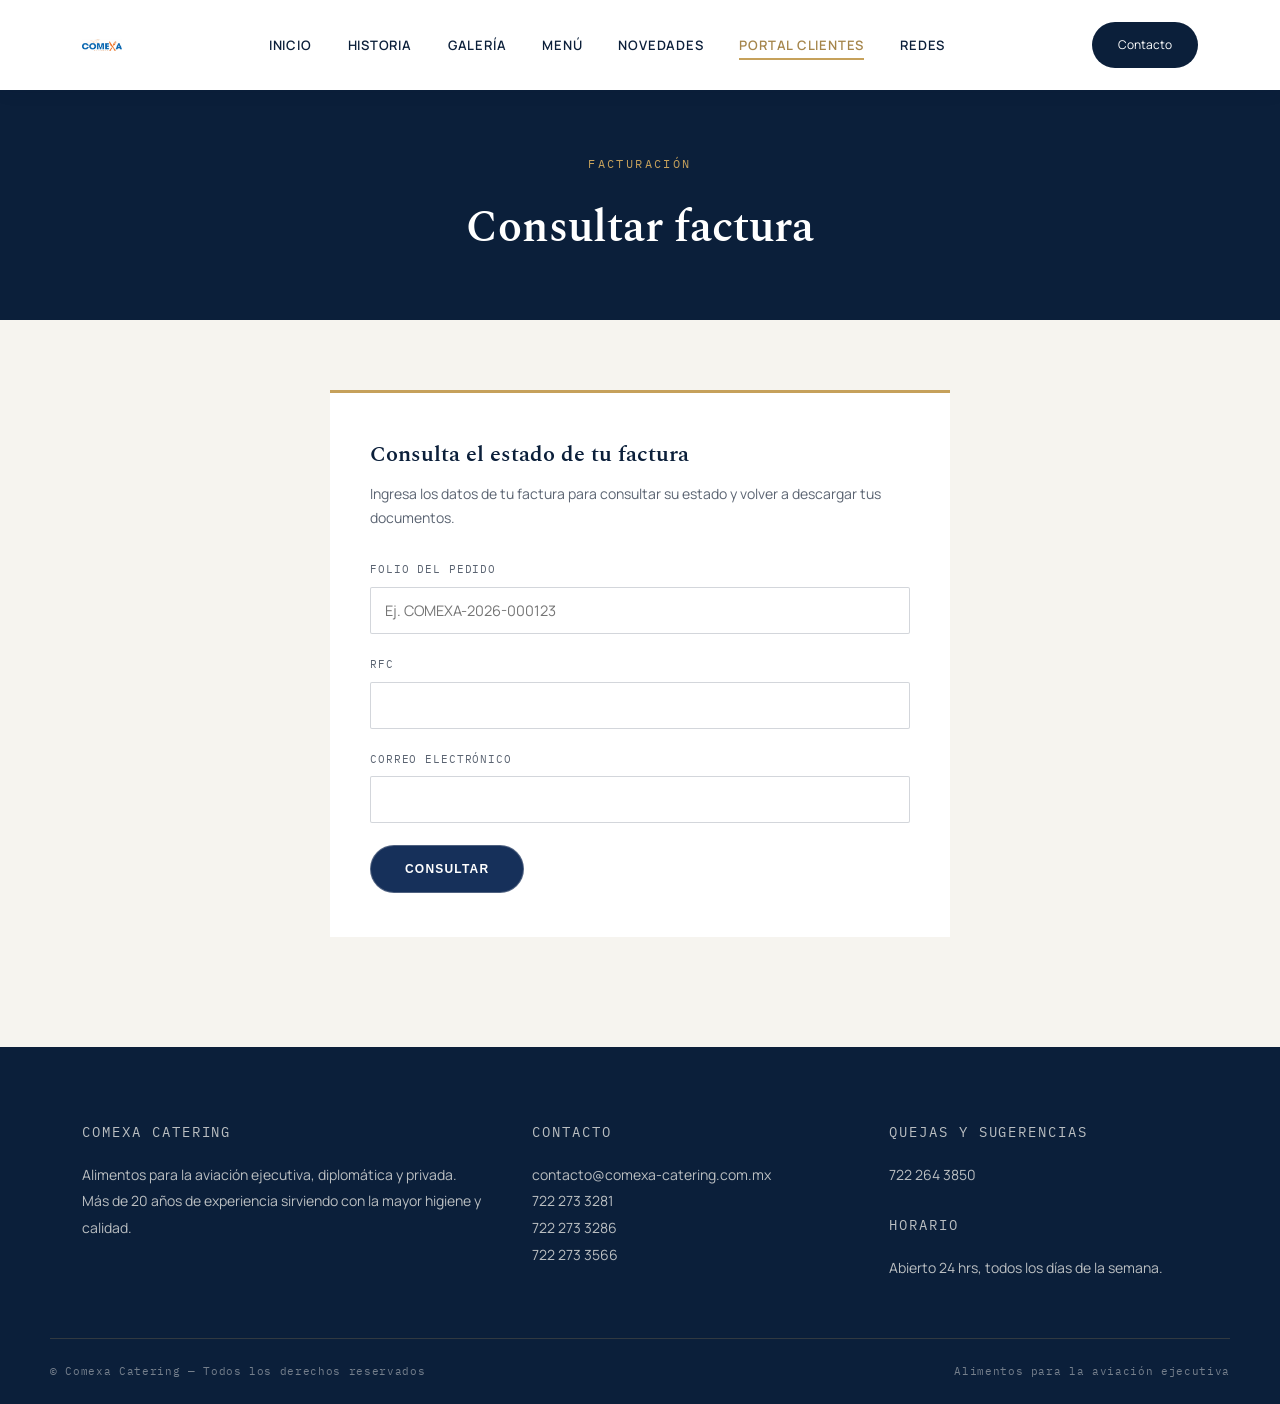
==== consultar-factura.html @ 5453ea70 "formularios cfdi" ====
<!DOCTYPE html>
<html lang="es">
<head>
<meta charset="UTF-8">
<meta name="viewport" content="width=device-width, initial-scale=1.0">
<title>Consultar factura — COMEXA CATERING</title>
<link rel="preconnect" href="https://fonts.googleapis.com">
<link href="https://fonts.googleapis.com/css2?family=Spectral:wght@400;500;600;700&family=Manrope:wght@400;500;600;700;800&family=IBM+Plex+Mono:wght@400;500&display=swap" rel="stylesheet">
<link rel="stylesheet" href="css/styles.css">
</head>
<body>

  <nav class="navbar">
    <div class="container">
      <a href="index.html" class="logo">
        <img src="images/logo.png" alt="Comexa Catering" class="logo-mark">
        <!-- span class="logo-text">COMEXA<span>CATERING AVIACIÓN EJECUTIVA</span></!-->
      </a>

      <ul class="nav-links" id="navLinks">
        <li><a href="index.html">Inicio</a></li>
        <li><a href="historia.html">Historia</a></li>
        <li><a href="galeria.html">Galería</a></li>
        <li><a href="menu_comexa.pdf" target="_blank" rel="noopener">Menú</a></li>
        <li><a href="novedades.html">Novedades</a></li>
        <li><a href="portal-clientes.html" class="active">Portal Clientes</a></li>
        <li><a href="qr.html">Redes</a></li>
      </ul>

      <a href="#contacto" class="nav-cta">Contacto</a>

      <button class="menu-toggle" id="menuToggle" aria-label="Abrir menú">
        <span></span><span></span><span></span>
      </button>
    </div>
  </nav>

  <header class="page-header">
    <div class="container">
      <p class="section-eyebrow">Facturación</p>
      <h1>Consultar factura</h1>
    </div>
  </header>

  <section class="portal-wrap">
    <div class="container">
      <div class="portal-panel">

        <div class="portal-panel-head">
          <h2>Consulta el estado de tu factura</h2>
          <p>Ingresa los datos de tu factura para consultar su estado y volver a descargar tus documentos.</p>
        </div>

        <form id="form-consultar-factura" novalidate>
          <div class="portal-form-group">
            <label class="portal-label" for="consulta-folio">Folio del pedido</label>
            <input class="portal-input" type="text" id="consulta-folio" name="consulta-folio" placeholder="Ej. COMEXA-2026-000123" required>
          </div>

          <div class="portal-form-group">
            <label class="portal-label" for="consulta-rfc">RFC</label>
            <input class="portal-input" type="text" id="consulta-rfc" name="consulta-rfc" style="text-transform:uppercase;" required>
          </div>

          <div class="portal-form-group">
            <label class="portal-label" for="consulta-correo">Correo electrónico</label>
            <input class="portal-input" type="email" id="consulta-correo" name="consulta-correo" required>
          </div>

          <p class="portal-error" id="error-consulta-factura" role="alert" aria-live="assertive"></p>

          <div class="portal-actions">
            <button type="submit" class="btn btn-primary">Consultar</button>
          </div>
        </form>

        <div id="resultado-consulta-factura" hidden style="margin-top:36px;">
          <div class="portal-panel-head">
            <h2>Resultado de la consulta</h2>
          </div>

          <span class="invoice-badge" id="c-estado">Timbrada</span>

          <div class="invoice-card">
            <div class="invoice-row"><span class="label">Fecha de emisión</span><span class="value" id="c-fecha"></span></div>
            <div class="invoice-row"><span class="label">Total</span><span class="value" id="c-total"></span></div>
          </div>

          <p class="portal-label">UUID</p>
          <p class="invoice-uuid" id="c-uuid"></p>

          <div class="portal-actions">
            <button type="button" class="btn btn-outline" data-demo-download title="Disponible al conectar el servicio de facturación.">Descargar PDF</button>
            <button type="button" class="btn btn-outline" data-demo-download title="Disponible al conectar el servicio de facturación.">Descargar XML</button>
          </div>
        </div>

      </div>
    </div>
  </section>

  <footer class="site-footer" id="contacto">
    <div class="container footer-grid">
      <div class="footer-brand">
        <p class="footer-label">Comexa Catering</p>
        <p>Alimentos para la aviación ejecutiva, diplomática y privada. Más de 20 años de experiencia sirviendo con la mayor higiene y calidad.</p>
      </div>
      <div>
        <p class="footer-label">Contacto</p>
        <a href="mailto:contacto@comexa-catering.com.mx">contacto@comexa-catering.com.mx</a>
        <p>722 273 3281</p>
        <p>722 273 3286</p>
        <p>722 273 3566</p>
      </div>
      <div>
        <p class="footer-label">Quejas y sugerencias</p>
        <p>722 264 3850</p>
        <p class="footer-label" style="margin-top:24px;">Horario</p>
        <p>Abierto 24 hrs, todos los días de la semana.</p>
      </div>
    </div>
    <div class="footer-bottom container">
      <span>© Comexa Catering — Todos los derechos reservados</span>
      <span>Alimentos para la aviación ejecutiva</span>
    </div>
  </footer>

  <script>
    const toggle = document.getElementById('menuToggle');
    const links = document.getElementById('navLinks');
    toggle.addEventListener('click', () => links.classList.toggle('open'));
  </script>
  <script src="js/portal-clientes.js"></script>

</body>
</html>
---- css/styles.css ----
/* ============ 1. VARIABLES DE DISEÑO ============ */
  :root{
    --navy: #0B1F3A;
    --navy-light: #16305A;
    --gold: #C6A15B;
    --gold-dim: #A5854A;
    --cream: #F6F4EF;
    --ink: #1B1F27;
    --slate: #5B6472;
    --white: #FFFFFF;

    --font-display: 'Spectral', serif;
    --font-body: 'Manrope', sans-serif;
    --font-mono: 'IBM Plex Mono', monospace;
  }

  *{ margin:0; padding:0; box-sizing:border-box; }

  body{
    font-family: var(--font-body);
    color: var(--ink);
    background: var(--cream);
    line-height: 1.6;
  }

  a{ text-decoration:none; color:inherit; }
  img{ max-width:100%; display:block; }

  .container{
    max-width: 1180px;
    margin: 0 auto;
    padding: 0 32px;
  }

  /* ============ 2. FRANJA "STATUS DE VUELO" ============ */
  .flight-strip{
    background: var(--navy);
    color: var(--gold);
    font-family: var(--font-mono);
    font-size: 12px;
    letter-spacing: 0.08em;
    padding: 8px 0;
    border-bottom: 1px solid rgba(198,161,91,0.25);
  }

  .flight-strip .container{
    display: flex;
    justify-content: space-between;
    align-items: center;
    flex-wrap: wrap;
    gap: 6px;
  }

  .flight-strip span{
    color: rgba(246,244,239,0.75);
  }

  .flight-strip strong{
    color: var(--gold);
    font-weight: 500;
  }

  /* ============ 3. NAVBAR ============ */
  .navbar{
    background: var(--white);
    position: sticky;
    top: 0;
    z-index: 100;
    box-shadow: 0 2px 16px rgba(11,31,58,0.08);
  }

  .navbar .container{
    display: flex;
    align-items: center;
    justify-content: space-between;
    height: 90px;
  }

  .logo{
    display: flex;
    align-items: center;
    gap: 12px;
  }

  .logo-mark{
    width: 40px;
    height: 40px;
    flex-shrink: 0;
    object-fit: contain;
  }

  .logo-text{
    font-family: var(--font-display);
    font-size: 21px;
    font-weight: 600;
    color: var(--navy);
    letter-spacing: 0.02em;
    line-height: 1.1;
  }

  .logo-text span{
    display:block;
    font-family: var(--font-mono);
    font-size: 9px;
    font-weight: 400;
    letter-spacing: 0.14em;
    color: var(--gold-dim);
    margin-top: 3px;
  }

  .nav-links{
    display: flex;
    align-items: center;
    gap: 36px;
    list-style: none;
  }

  .nav-links a{
    font-size: 13px;
    font-weight: 600;
    color: var(--navy);
    letter-spacing: 0.06em;
    text-transform: uppercase;
    position: relative;
    padding: 6px 0;
    transition: color 0.25s ease;
  }

  .nav-links a::after{
    content:'';
    position: absolute;
    bottom: 0;
    left: 0;
    width: 0;
    height: 2px;
    background: var(--gold);
    transition: width 0.25s ease;
  }

  .nav-links a.active{
    color: var(--gold-dim);
  }

  .nav-links a.active::after{
    width: 100%;
  }

  .nav-links a:hover{
    color: var(--gold-dim);
  }

  .nav-links a:hover::after{
    width: 100%;
  }

  .nav-cta{
    background: var(--navy);
    color: var(--white) !important;
    padding: 13px 26px !important;
    border-radius: 30px;
    font-size: 12px !important;
  }

  .nav-cta::after{ display:none; }

  .nav-cta:hover{
    background: var(--gold-dim);
    color: var(--navy) !important;
  }

  .menu-toggle{
    display:none;
    background:none;
    border:none;
    cursor:pointer;
    width: 28px;
    height: 20px;
    flex-direction: column;
    justify-content: space-between;
  }

  .menu-toggle span{
    display:block;
    height: 2px;
    background: var(--navy);
    width: 100%;
  }

  /* ============ 4. HERO ============ */
  .hero{
    position: relative;
    min-height: clamp(440px, 62vh, 620px);
    display: flex;
    align-items: center;
    justify-content: flex-end;
    background: var(--navy);
    overflow: hidden;
    text-align: left;
  }

  .hero::before{
    content:'';
    position: absolute;
    inset: 0;
    background: url('../images/hero-bg.jpg');
    background-size: cover;
    background-position: center;
  }

  .hero::after{
    content:'';
    position: absolute;
    inset: 0;
    background: linear-gradient(to right, transparent 0%, rgba(11,31,58,0.25) 45%, rgba(11,31,58,0.72) 72%, rgba(11,31,58,0.85) 100%);
  }

  .hero-content{
    position: relative;
    z-index: 2;
    max-width: 680px;
    padding: 0 60px 0 32px;
    display: flex;
    flex-direction: column;
    align-items: flex-start;
  }

  .hero-eyebrow{
    font-family: var(--font-mono);
    font-size: 12px;
    letter-spacing: 0.24em;
    color: rgba(255,255,255,0.9);
    text-transform: uppercase;
    margin-bottom: 22px;
    text-shadow: 0 2px 10px rgba(0,0,0,0.4);
  }

  .hero h1{
    font-family: var(--font-display);
    font-size: clamp(32px, 4.2vw, 50px);
    font-weight: 600;
    color: var(--white);
    text-transform: uppercase;
    letter-spacing: 0.01em;
    line-height: 1.25;
    margin-bottom: 22px;
    text-shadow: 0 4px 18px rgba(0,0,0,0.5);
  }

  .hero h1 em{
    font-style: normal;
    color: var(--gold);
  }

  .hero p{
    font-family: var(--font-mono);
    font-size: 13px;
    letter-spacing: 0.12em;
    text-transform: uppercase;
    color: rgba(255,255,255,0.9);
    max-width: 520px;
    margin-bottom: 44px;
    text-shadow: 0 2px 10px rgba(0,0,0,0.4);
  }

  .hero-actions{
    display: flex;
    gap: 18px;
    flex-wrap: wrap;
    justify-content: flex-start;
  }

  .btn{
    display: inline-flex;
    align-items: center;
    gap: 10px;
    padding: 16px 34px;
    font-size: 12px;
    font-weight: 600;
    letter-spacing: 0.1em;
    text-transform: uppercase;
    border-radius: 30px;
    transition: all 0.25s ease;
  }

  .btn-primary{
    background: var(--navy-light);
    border: 1px solid rgba(246,244,239,0.25);
    color: var(--white);
  }

  .btn-primary:hover{
    background: var(--gold);
    color: var(--navy);
    border-color: var(--gold);
  }

  .btn-outline{
    border: 1px solid var(--gold);
    color: var(--gold);
  }

  .btn-outline:hover{
    background: var(--gold);
    color: var(--navy);
  }

  /* ============ 6. ORGULLO COMEXA ============ */
  .pride{
    background: var(--navy);
    padding: 110px 0;
    position: relative;
  }

  .pride .container{
    display: grid;
    grid-template-columns: 1fr 1fr;
    gap: 64px;
    align-items: start;
  }

  .section-eyebrow{
    font-family: var(--font-mono);
    font-size: 12px;
    letter-spacing: 0.2em;
    text-transform: uppercase;
    color: var(--gold);
    display: flex;
    align-items: center;
    gap: 12px;
    margin-bottom: 20px;
  }

  .section-eyebrow::before{
    content:'';
    width: 28px;
    height: 1px;
    background: var(--gold);
  }

  .pride h2{
    font-family: var(--font-display);
    font-size: clamp(30px, 3.4vw, 42px);
    font-weight: 600;
    color: var(--white);
    line-height: 1.2;
    margin-bottom: 24px;
  }

  .pride p{
    color: rgba(246,244,239,0.75);
    font-size: 15px;
    line-height: 1.8;
    margin-bottom: 28px;
  }

  .pride-tags{
    display: flex;
    flex-wrap: wrap;
    gap: 10px;
  }

  .pride-tags span{
    font-family: var(--font-mono);
    font-size: 11px;
    letter-spacing: 0.06em;
    color: rgba(246,244,239,0.9);
    border: 1px solid rgba(198,161,91,0.35);
    padding: 7px 14px;
    border-radius: 20px;
  }

  .pride-cards{
    display: flex;
    flex-direction: column;
    gap: 20px;
  }

  .pride-card{
    background: var(--navy-light);
    border-left: 3px solid var(--gold);
    padding: 28px 30px;
  }

  .pride-card .stub{
    font-family: var(--font-mono);
    font-size: 11px;
    letter-spacing: 0.1em;
    color: var(--gold);
    margin-bottom: 10px;
    display: block;
  }

  .pride-card h3{
    font-family: var(--font-display);
    font-size: 19px;
    font-weight: 600;
    color: var(--white);
    margin-bottom: 10px;
  }

  .pride-card p{
    font-size: 14px;
    color: rgba(246,244,239,0.7);
    margin: 0;
  }

  /* ============ 7. MISIÓN / VISIÓN ============ */
  .mv{
    background: var(--cream);
    padding: 110px 0;
  }

  .mv-header{
    text-align: center;
    max-width: 560px;
    margin: 0 auto 56px;
  }

  .mv-header .section-eyebrow{
    justify-content: center;
  }

  .mv-header .section-eyebrow::before{ display:none; }

  .mv-header h2{
    font-family: var(--font-display);
    font-size: clamp(28px, 3.2vw, 38px);
    font-weight: 600;
    color: var(--navy);
  }

  .mv-grid{
    display: grid;
    grid-template-columns: 1fr 1fr;
    gap: 32px;
  }

  .mv-card{
    background: var(--white);
    border-top: 3px solid var(--gold);
    padding: 44px 40px;
  }

  .mv-icon{
    width: 46px;
    height: 46px;
    margin-bottom: 24px;
  }

  .mv-card h3{
    font-family: var(--font-display);
    font-size: 22px;
    font-weight: 600;
    color: var(--navy);
    margin-bottom: 16px;
    text-transform: uppercase;
    letter-spacing: 0.04em;
  }

  .mv-card p{
    font-size: 15px;
    color: var(--slate);
    line-height: 1.8;
  }

  .mv-card .btn{
    margin-top: 22px;
  }

  /* ============ 7.6 PORTAL CLIENTES — texto introductorio ============ */
  .portal-intro{
    background: var(--white);
    padding: 64px 0 8px;
    text-align: center;
  }

  .portal-intro p{
    max-width: 620px;
    margin: 0 auto;
    color: var(--slate);
    font-size: 15.5px;
    line-height: 1.85;
  }

  /* ============ 8. ENCABEZADO DE PÁGINA INTERIOR ============ */
  .page-header{
    background: var(--navy);
    padding: 64px 0 56px;
    text-align: center;
  }

  .page-header .section-eyebrow{
    justify-content: center;
  }

  .page-header .section-eyebrow::before{ display:none; }

  .page-header h1{
    font-family: var(--font-display);
    font-size: clamp(30px, 3.6vw, 44px);
    font-weight: 600;
    color: var(--white);
  }

  /* ============ 9. PLACEHOLDER (secciones por construir) ============ */
  .placeholder{
    background: var(--cream);
    padding: 100px 0;
    text-align: center;
  }

  .placeholder p{
    font-family: var(--font-mono);
    font-size: 13px;
    letter-spacing: 0.08em;
    color: var(--slate);
    text-transform: uppercase;
  }

  /* ============ 6.5 CONSUMO LOCAL ============ */
  .local{
    background: var(--white);
    padding: 100px 0;
  }

  .local .container{
    display: grid;
    grid-template-columns: 1fr 0.85fr;
    gap: 64px;
    align-items: center;
  }

  .local-img{
    width: 100%;
    height: 380px;
    object-fit: cover;
    border-top: 3px solid var(--gold);
  }

  .local-content h2{
    font-family: var(--font-display);
    font-size: clamp(28px, 3.4vw, 38px);
    font-weight: 600;
    color: var(--navy);
    line-height: 1.2;
    margin-bottom: 22px;
  }

  .local-content p{
    color: var(--slate);
    font-size: 15px;
    line-height: 1.8;
    margin-bottom: 28px;
  }

  /* ============ 7. ORGULLO / MISIÓN / VISIÓN ============ */

  /* ============ 7.5 EQUIPO COMEXA ============ */
  .team{
    background: var(--cream);
    padding: 100px 0;
  }

  .team .container{
    display: grid;
    grid-template-columns: 0.85fr 1fr;
    gap: 64px;
    align-items: center;
  }

  .team-img{
    width: 100%;
    height: 420px;
    object-fit: cover;
    border-top: 3px solid var(--gold);
  }

  .team-list{
    display: flex;
    flex-direction: column;
  }

  .team-row{
    display: flex;
    align-items: baseline;
    justify-content: space-between;
    gap: 20px;
    padding: 22px 0;
    border-bottom: 1px solid rgba(11,31,58,0.1);
  }

  .team-row:first-child{
    padding-top: 0;
  }

  .team-row h3{
    font-family: var(--font-display);
    font-size: 21px;
    font-weight: 600;
    color: var(--navy);
  }

  .team-row p{
    font-family: var(--font-mono);
    font-size: 11px;
    letter-spacing: 0.08em;
    text-transform: uppercase;
    color: var(--gold-dim);
    white-space: nowrap;
  }

  /* ============ 10. HISTORIA NARRATIVA ============ */
  .story{
    background: var(--white);
    padding: 90px 0;
  }

  .story .container{
    display: grid;
    grid-template-columns: 0.8fr 1.2fr;
    gap: 64px;
    align-items: start;
  }

  .story h2{
    font-family: var(--font-display);
    font-size: clamp(26px, 3vw, 34px);
    font-weight: 600;
    color: var(--navy);
    position: sticky;
    top: 120px;
  }

  .story-text p{
    font-size: 15px;
    color: var(--slate);
    line-height: 1.85;
    margin-bottom: 20px;
  }

  .story-img{
    margin-top: 32px;
    width: 100%;
    height: 320px;
    object-fit: cover;
  }

  /* ============ 11. FOOTER / CONTACTO ============ */
  .site-footer{
    background: var(--navy);
    padding: 72px 0 0;
  }

  .footer-grid{
    display: grid;
    grid-template-columns: 1.3fr 1fr 1fr;
    gap: 48px;
    padding-bottom: 56px;
    border-bottom: 1px solid rgba(198,161,91,0.2);
  }

  .footer-label{
    font-family: var(--font-mono);
    font-size: 12px;
    letter-spacing: 0.14em;
    text-transform: uppercase;
    color: var(--gold);
    margin-bottom: 16px;
  }

  .footer-grid a,
  .footer-grid p{
    color: rgba(246,244,239,0.75);
    font-size: 14px;
    line-height: 1.9;
  }

  .footer-grid a{
    display: block;
    transition: color 0.2s ease;
  }

  .footer-grid a:hover{
    color: var(--gold);
  }

  .footer-brand .logo-text{ color: var(--white); }

  .footer-bottom{
    padding: 24px 0;
    display: flex;
    justify-content: space-between;
    flex-wrap: wrap;
    gap: 10px;
    font-family: var(--font-mono);
    font-size: 11px;
    letter-spacing: 0.06em;
    color: rgba(246,244,239,0.45);
  }

  /* ============ 12. MENÚ ============ */
  .menu-nav{
    background: var(--white);
    position: sticky;
    top: 90px;
    z-index: 90;
    border-bottom: 1px solid rgba(11,31,58,0.08);
    box-shadow: 0 4px 12px rgba(11,31,58,0.04);
  }

  .menu-nav .container{
    display: flex;
    gap: 8px;
    overflow-x: auto;
    padding-top: 14px;
    padding-bottom: 14px;
    scrollbar-width: none;
  }

  .menu-nav .container::-webkit-scrollbar{ display:none; }

  .menu-nav a{
    font-family: var(--font-mono);
    font-size: 11px;
    letter-spacing: 0.08em;
    text-transform: uppercase;
    color: var(--slate);
    white-space: nowrap;
    padding: 8px 16px;
    border-radius: 20px;
    border: 1px solid rgba(11,31,58,0.12);
    transition: all 0.2s ease;
  }

  .menu-nav a:hover{
    border-color: var(--gold);
    color: var(--gold-dim);
  }

  .menu-group{
    padding: 76px 0;
    scroll-margin-top: 150px;
  }

  .menu-group.alt{
    background: var(--cream);
  }

  .menu-group-head{
    text-align: center;
    max-width: 560px;
    margin: 0 auto 52px;
  }

  .menu-group-head .section-eyebrow{ justify-content: center; }
  .menu-group-head .section-eyebrow::before{ display:none; }

  .menu-group-head h2{
    font-family: var(--font-display);
    font-size: clamp(28px, 3.2vw, 38px);
    font-weight: 600;
    color: var(--navy);
  }

  .menu-sub-grid{
    display: grid;
    grid-template-columns: 1fr 1fr;
    gap: 44px 64px;
  }

  .menu-sub{ break-inside: avoid; margin-bottom: 8px; }

  .menu-sub h3{
    font-family: var(--font-mono);
    font-size: 12px;
    letter-spacing: 0.1em;
    text-transform: uppercase;
    color: var(--gold-dim);
    padding-bottom: 10px;
    margin-bottom: 14px;
    border-bottom: 1px solid rgba(198,161,91,0.35);
  }

  .menu-sub .note{
    font-size: 12px;
    color: var(--slate);
    font-style: italic;
    margin-bottom: 14px;
    margin-top: -6px;
  }

  .menu-items{
    list-style: none;
  }

  .menu-items li{
    padding: 9px 0;
    border-bottom: 1px solid rgba(11,31,58,0.07);
    font-size: 14.5px;
    color: var(--ink);
  }

  .menu-items li:last-child{ border-bottom: none; }

  .menu-items li .desc{
    display: block;
    font-size: 12.5px;
    color: var(--slate);
    margin-top: 2px;
    font-style: italic;
  }

  .menu-cta{
    text-align: center;
    padding: 90px 0;
    background: var(--navy);
  }

  .menu-cta p{
    font-family: var(--font-mono);
    font-size: 12px;
    letter-spacing: 0.16em;
    text-transform: uppercase;
    color: var(--gold);
    margin-bottom: 18px;
  }

  .menu-cta h2{
    font-family: var(--font-display);
    font-size: clamp(24px, 2.8vw, 32px);
    color: var(--white);
    margin-bottom: 28px;
  }

  /* ============ 13. GALERÍA ============ */
  .gallery{
    background: var(--white);
    padding: 90px 0 110px;
  }

  .gallery-grid{
    display: grid;
    grid-template-columns: repeat(4, 1fr);
    grid-auto-rows: 220px;
    gap: 14px;
  }

  .gallery-item{
    position: relative;
    overflow: hidden;
    background: var(--cream);
  }

  .gallery-item img{
    width: 100%;
    height: 100%;
    object-fit: cover;
    transition: transform 0.5s ease;
  }

  .gallery-item:hover img{
    transform: scale(1.06);
  }

  .gallery-item::after{
    content:'';
    position: absolute;
    inset: 0;
    box-shadow: inset 0 0 0 1px rgba(198,161,91,0);
    transition: box-shadow 0.25s ease;
    pointer-events: none;
  }

  .gallery-item:hover::after{
    box-shadow: inset 0 0 0 2px var(--gold);
  }

  .gallery-item .cap{
    position: absolute;
    left: 0;
    right: 0;
    bottom: 0;
    padding: 14px 16px;
    font-family: var(--font-mono);
    font-size: 10px;
    letter-spacing: 0.08em;
    text-transform: uppercase;
    color: var(--white);
    background: linear-gradient(to top, rgba(11,31,58,0.75), transparent);
    opacity: 0;
    transition: opacity 0.25s ease;
  }

  .gallery-item:hover .cap{
    opacity: 1;
  }

  .g-wide{ grid-column: span 2; }
  .g-tall{ grid-row: span 2; }
  .g-big{ grid-column: span 2; grid-row: span 2; }

  /* ============ 14. PÁGINA QR / REDES ============ */
  .qr-page{
    min-height: 100vh;
    display: flex;
    align-items: center;
    justify-content: center;
    background: var(--navy);
    padding: 48px 24px;
  }

  .qr-card{
    max-width: 420px;
    width: 100%;
    text-align: center;
  }

  .qr-logo{
    width: 64px;
    height: 64px;
    margin: 0 auto 28px;
    object-fit: contain;
  }

  .qr-card .section-eyebrow{
    justify-content: center;
  }

  .qr-card .section-eyebrow::before{ display:none; }

  .qr-card h1{
    font-family: var(--font-display);
    font-size: clamp(26px, 6vw, 34px);
    font-weight: 600;
    color: var(--white);
    margin-bottom: 18px;
    line-height: 1.25;
  }

  .qr-card p{
    color: rgba(246,244,239,0.75);
    font-size: 14.5px;
    line-height: 1.8;
    margin-bottom: 40px;
  }

  .qr-social{
    display: flex;
    flex-direction: column;
    gap: 14px;
    margin-bottom: 36px;
  }

  .qr-social a{
    display: flex;
    align-items: center;
    gap: 14px;
    background: var(--navy-light);
    border: 1px solid rgba(198,161,91,0.25);
    padding: 17px 22px;
    text-align: left;
    transition: all 0.25s ease;
  }

  .qr-social a:hover{
    border-color: var(--gold);
    background: rgba(198,161,91,0.08);
  }

  .qr-social svg{
    width: 22px;
    height: 22px;
    flex-shrink: 0;
    color: var(--gold);
  }

  .qr-social .handle{
    display: flex;
    flex-direction: column;
  }

  .qr-social .platform{
    font-family: var(--font-mono);
    font-size: 10.5px;
    letter-spacing: 0.1em;
    text-transform: uppercase;
    color: var(--gold);
    margin-bottom: 3px;
  }

  .qr-social .user{
    font-size: 14px;
    color: var(--white);
    font-weight: 500;
  }

  .qr-card .btn-outline{
    width: 100%;
    justify-content: center;
  }

  @media (max-width: 860px){
    .gallery-grid{
      grid-template-columns: repeat(2, 1fr);
      grid-auto-rows: 180px;
    }
    .g-big{ grid-column: span 2; grid-row: span 2; }
    .menu-sub-grid{ grid-template-columns: 1fr; gap: 36px; }
    .menu-nav{ top: 0; }
    .story .container{ grid-template-columns: 1fr; gap: 24px; }
    .story h2{ position: static; }
    .footer-grid{ grid-template-columns: 1fr; gap: 32px; }
    .pride .container{ grid-template-columns: 1fr; gap: 44px; }
    .mv-grid{ grid-template-columns: 1fr; }
    .local .container{ grid-template-columns: 1fr; gap: 32px; }
    .local-img{ order: -1; height: 260px; }
    .team .container{ grid-template-columns: 1fr; gap: 32px; }
    .team-img{ height: 260px; }
    .nav-links{
      position: fixed;
      top: 90px;
      left: 0;
      right: 0;
      background: var(--white);
      flex-direction: column;
      align-items: flex-start;
      gap: 0;
      padding: 8px 32px 24px;
      transform: translateY(-140%);
      transition: transform 0.3s ease;
      box-shadow: 0 12px 20px rgba(11,31,58,0.08);
    }
    .nav-links.open{ transform: translateY(0); }
    .nav-links li{ width:100%; border-bottom: 1px solid rgba(11,31,58,0.08); }
    .nav-links a{ display:block; padding: 16px 0; }
    .nav-cta{ padding: 11px 20px !important; font-size: 11px !important; }
    .menu-toggle{ display:flex; }
    .flight-strip .container{ font-size: 10px; }
  }

  @media (max-width: 600px){
    .hero{
      min-height: auto;
      align-items: flex-start;
      padding: 56px 0 48px;
    }
    .hero::after{
      background: linear-gradient(180deg, rgba(11,31,58,0.55) 0%, rgba(11,31,58,0.72) 60%, rgba(11,31,58,0.88) 100%);
    }
    .hero-content{
      max-width: 100%;
      padding: 0 24px;
    }
    .hero-eyebrow{
      font-size: 10.5px;
      letter-spacing: 0.16em;
      margin-bottom: 14px;
    }
    .hero h1{
      font-size: 28px;
      line-height: 1.3;
      margin-bottom: 16px;
    }
    .hero p{
      font-size: 11.5px;
      letter-spacing: 0.06em;
      margin-bottom: 28px;
    }
    .hero-actions{
      flex-direction: column;
      width: 100%;
      gap: 12px;
    }
    .hero-actions .btn{
      width: 100%;
      justify-content: center;
    }
  }

/* ============================================================
   PORTAL CLIENTES — FACTURACIÓN
   Clases nuevas con prefijo portal- / invoice- / fiscal-
   No modifica ninguna regla existente del sitio.
   ============================================================ */

.portal-wrap{
  background: var(--cream);
  padding: 70px 0 110px;
}

.portal-panel{
  background: var(--white);
  border-top: 3px solid var(--gold);
  max-width: 620px;
  margin: 0 auto;
  padding: 44px 40px;
}

.portal-panel-head{
  margin-bottom: 32px;
}

.portal-panel-head h2{
  font-family: var(--font-display);
  font-size: 22px;
  font-weight: 600;
  color: var(--navy);
  margin-bottom: 10px;
}

.portal-panel-head p{
  font-size: 14px;
  color: var(--slate);
  line-height: 1.7;
}

.portal-step{
  animation: portalFade 0.25s ease;
}

.portal-step[hidden]{
  display: none;
}

@keyframes portalFade{
  from{ opacity: 0; transform: translateY(6px); }
  to{ opacity: 1; transform: translateY(0); }
}

.portal-form-group{
  margin-bottom: 22px;
}

.portal-label{
  display: block;
  font-family: var(--font-mono);
  font-size: 11px;
  letter-spacing: 0.08em;
  text-transform: uppercase;
  color: var(--slate);
  margin-bottom: 8px;
}

.portal-input,
.portal-select{
  width: 100%;
  font-family: var(--font-body);
  font-size: 14.5px;
  color: var(--ink);
  background: var(--white);
  border: 1px solid rgba(11,31,58,0.18);
  padding: 13px 14px;
  border-radius: 2px;
  transition: border-color 0.2s ease;
}

.portal-input:focus,
.portal-select:focus{
  outline: none;
  border-color: var(--gold);
}

.portal-input:focus-visible,
.portal-select:focus-visible,
.btn:focus-visible,
.portal-check input:focus-visible{
  outline: 2px solid var(--gold);
  outline-offset: 2px;
}

.portal-help{
  font-size: 12px;
  color: var(--slate);
  margin-top: 8px;
}

.portal-error{
  font-size: 12.5px;
  color: #B3392C;
  margin-top: 8px;
  display: none;
}

.portal-error.is-visible{
  display: block;
}

.portal-input.has-error,
.portal-select.has-error{
  border-color: #B3392C;
}

.portal-banner{
  font-size: 13.5px;
  padding: 14px 16px;
  border-left: 3px solid #B3392C;
  background: rgba(179,57,44,0.06);
  color: #7a2a20;
  margin-bottom: 24px;
  display: none;
}

.portal-banner.is-visible{
  display: block;
}

.portal-actions{
  display: flex;
  gap: 14px;
  flex-wrap: wrap;
  margin-top: 8px;
}

.portal-actions .btn{
  border-radius: 30px;
}

.portal-link-btn{
  background: none;
  border: none;
  font-family: var(--font-mono);
  font-size: 12px;
  letter-spacing: 0.06em;
  text-transform: uppercase;
  color: var(--slate);
  text-decoration: underline;
  cursor: pointer;
  padding: 13px 6px;
}

.portal-link-btn:hover{
  color: var(--navy);
}

.portal-check{
  display: flex;
  align-items: flex-start;
  gap: 10px;
  margin-bottom: 26px;
}

.portal-check input{
  margin-top: 3px;
  flex-shrink: 0;
}

.portal-check label{
  font-size: 13.5px;
  color: var(--ink);
  line-height: 1.6;
}

/* ---------- Tarjeta de pedido / factura ---------- */
.invoice-card{
  border: 1px solid rgba(11,31,58,0.1);
  padding: 26px;
  margin-bottom: 28px;
}

.invoice-card h3{
  font-family: var(--font-display);
  font-size: 17px;
  color: var(--navy);
  margin-bottom: 18px;
}

.invoice-row{
  display: flex;
  justify-content: space-between;
  gap: 12px;
  padding: 9px 0;
  border-bottom: 1px solid rgba(11,31,58,0.07);
  font-size: 14px;
}

.invoice-row:last-child{ border-bottom: none; }

.invoice-row .label{
  color: var(--slate);
}

.invoice-row .value{
  color: var(--ink);
  font-weight: 500;
  text-align: right;
}

.invoice-items{
  margin: 18px 0;
  padding: 16px 0;
  border-top: 1px dashed rgba(11,31,58,0.15);
  border-bottom: 1px dashed rgba(11,31,58,0.15);
}

.invoice-item{
  display: flex;
  justify-content: space-between;
  gap: 12px;
  font-size: 13.5px;
  color: var(--ink);
  padding: 6px 0;
}

.invoice-item .qty{
  color: var(--slate);
  font-family: var(--font-mono);
  font-size: 12px;
  margin-right: 8px;
}

.invoice-total-row{
  display: flex;
  justify-content: space-between;
  padding-top: 14px;
  margin-top: 4px;
  border-top: 2px solid var(--navy);
}

.invoice-total-row .label{
  font-family: var(--font-display);
  font-size: 16px;
  color: var(--navy);
  font-weight: 600;
}

.invoice-total-row .value{
  font-family: var(--font-display);
  font-size: 20px;
  color: var(--navy);
  font-weight: 600;
}

.invoice-badge{
  display: inline-block;
  font-family: var(--font-mono);
  font-size: 11px;
  letter-spacing: 0.08em;
  text-transform: uppercase;
  color: var(--white);
  background: #2E7D4F;
  padding: 6px 14px;
  border-radius: 20px;
  margin-bottom: 20px;
}

.invoice-uuid{
  font-family: var(--font-mono);
  font-size: 12px;
  color: var(--slate);
  word-break: break-all;
  background: var(--cream);
  padding: 10px 12px;
  margin-bottom: 20px;
}

/* ---------- Sección de datos fiscales ---------- */
.fiscal-form .portal-form-group{
  margin-bottom: 20px;
}

.fiscal-summary-block{
  margin-bottom: 24px;
}

.fiscal-summary-block h3{
  font-family: var(--font-mono);
  font-size: 11.5px;
  letter-spacing: 0.1em;
  text-transform: uppercase;
  color: var(--gold-dim);
  border-bottom: 1px solid rgba(198,161,91,0.35);
  padding-bottom: 8px;
  margin-bottom: 12px;
}

.fiscal-warning{
  font-size: 13px;
  color: var(--slate);
  background: var(--cream);
  border-left: 3px solid var(--gold);
  padding: 14px 16px;
  margin-bottom: 26px;
  line-height: 1.7;
}

/* ---------- Loader ---------- */
.portal-loader-wrap{
  text-align: center;
  padding: 30px 0 10px;
}

.portal-loader{
  width: 42px;
  height: 42px;
  margin: 0 auto 26px;
  border-radius: 50%;
  border: 3px solid rgba(11,31,58,0.12);
  border-top-color: var(--gold);
  animation: portalSpin 0.9s linear infinite;
}

@keyframes portalSpin{
  to{ transform: rotate(360deg); }
}

.portal-loader-wrap p{
  font-size: 13.5px;
  color: var(--slate);
}

/* ---------- Botones deshabilitados de descarga ---------- */
.btn[disabled],
.btn.is-disabled{
  opacity: 0.55;
  cursor: not-allowed;
  pointer-events: none;
}

.portal-steps-nav{
  display: flex;
  justify-content: center;
  gap: 6px;
  margin: 0 auto 40px;
  max-width: 620px;
}

.portal-steps-nav span{
  width: 8px;
  height: 8px;
  border-radius: 50%;
  background: rgba(11,31,58,0.15);
}

.portal-steps-nav span.is-active{
  background: var(--gold);
}

@media (max-width: 640px){
  .portal-panel{
    padding: 32px 22px;
  }
  .portal-actions{
    flex-direction: column;
  }
  .portal-actions .btn,
  .portal-actions .portal-link-btn{
    width: 100%;
    text-align: center;
  }
  .invoice-row{
    flex-direction: column;
    gap: 2px;
  }
  .invoice-row .value{
    text-align: left;
  }
}
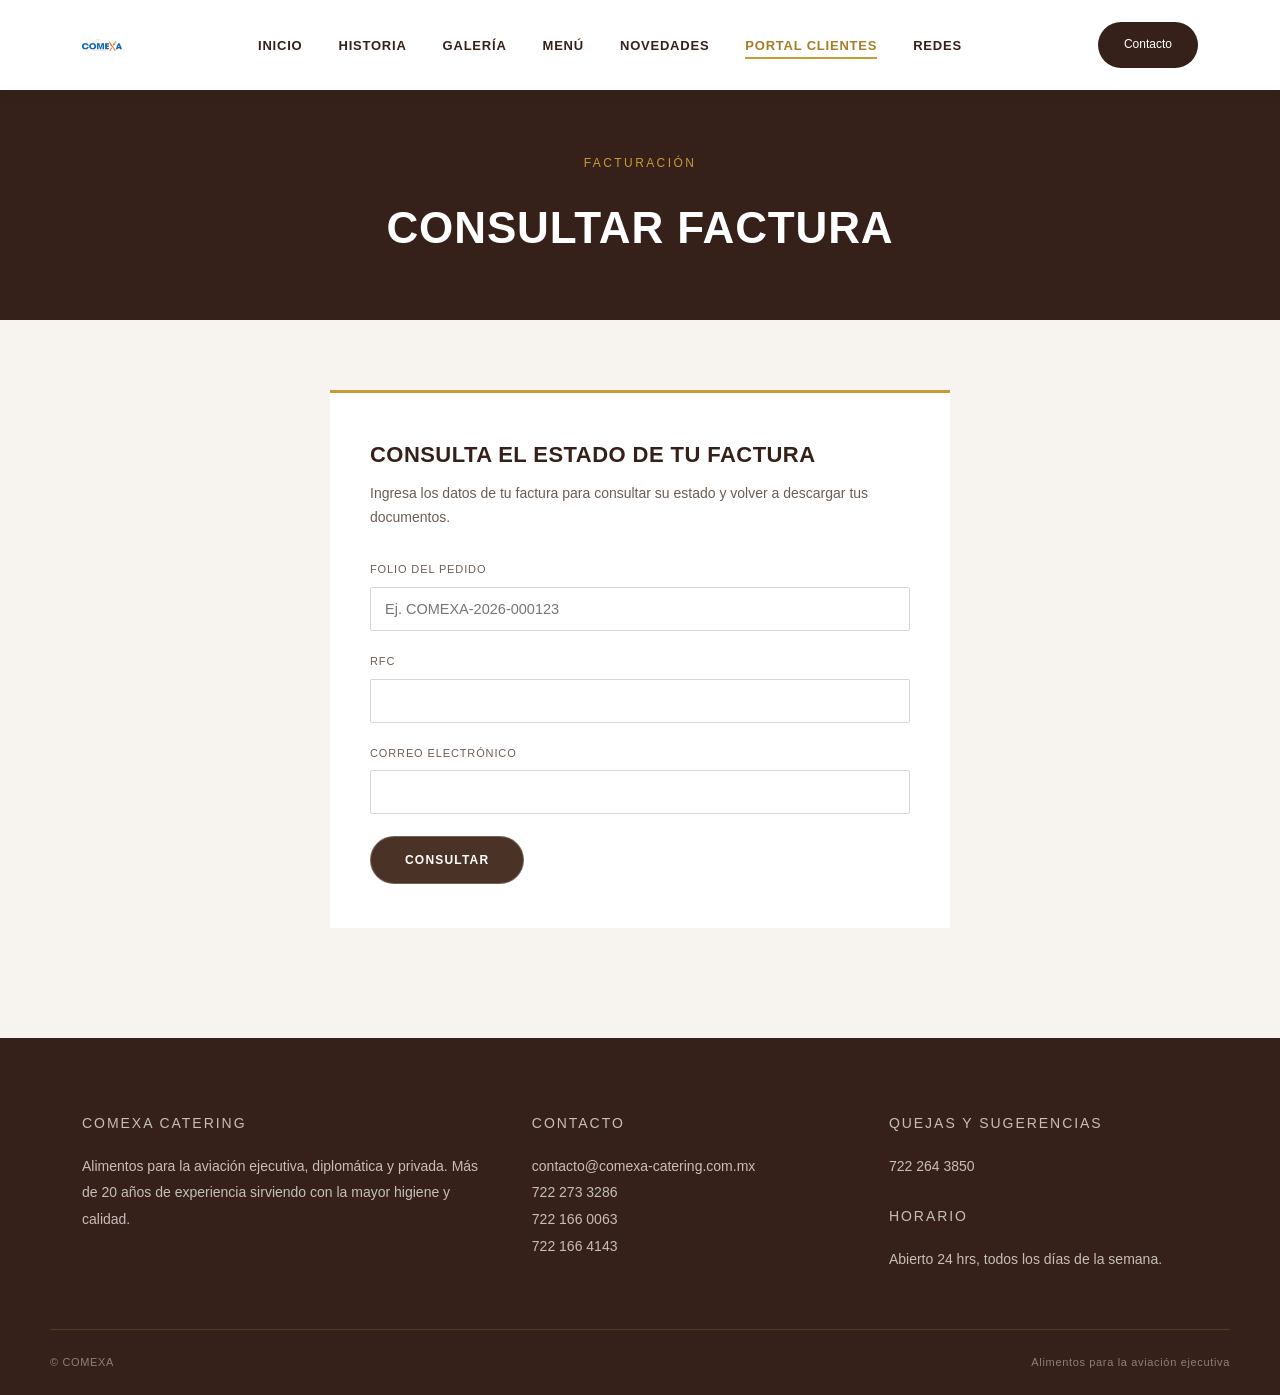
==== commit a2bd69ce: "cambios nav_bar & logo" ====
--- a/consultar-factura.html
+++ b/consultar-factura.html
@@ -108,9 +108,9 @@
       <div>
         <p class="footer-label">Contacto</p>
         <a href="mailto:contacto@comexa-catering.com.mx">contacto@comexa-catering.com.mx</a>
-        <p>722 273 3281</p>
         <p>722 273 3286</p>
-        <p>722 273 3566</p>
+        <p>722 166 0063</p>
+        <p>722 166 4143</p>
       </div>
       <div>
         <p class="footer-label">Quejas y sugerencias</p>
@@ -120,7 +120,7 @@
       </div>
     </div>
     <div class="footer-bottom container">
-      <span>© Comexa Catering — Todos los derechos reservados</span>
+      <span>© COMEXA</span>
       <span>Alimentos para la aviación ejecutiva</span>
     </div>
   </footer>
--- a/css/styles.css
+++ b/css/styles.css
@@ -1,17 +1,17 @@
 /* ============ 1. VARIABLES DE DISEÑO ============ */
   :root{
-    --navy: #0B1F3A;
-    --navy-light: #16305A;
-    --gold: #C6A15B;
-    --gold-dim: #A5854A;
-    --cream: #F6F4EF;
-    --ink: #1B1F27;
-    --slate: #5B6472;
+    --navy: #352119;
+    --navy-light: #4A3226;
+    --gold: #C99A36;
+    --gold-dim: #A67D28;
+    --cream: #F7F4EF;
+    --ink: #352119;
+    --slate: #6B5D54;
     --white: #FFFFFF;
 
-    --font-display: 'Spectral', serif;
-    --font-body: 'Manrope', sans-serif;
-    --font-mono: 'IBM Plex Mono', monospace;
+    --font-display: 'Helvetica Neue', Helvetica, Arial, sans-serif;
+    --font-body: 'Helvetica Neue', Helvetica, Arial, sans-serif;
+    --font-mono: 'Helvetica Neue', Helvetica, Arial, sans-serif;
   }
 
   *{ margin:0; padding:0; box-sizing:border-box; }
@@ -25,6 +25,13 @@
 
   a{ text-decoration:none; color:inherit; }
   img{ max-width:100%; display:block; }
+
+  /* Manual de marca COMEXA — Tipografía, punto 03:
+     "Títulos: Helvetica Bold, mayúsculas y espaciado amplio." */
+  h1, h2{
+    text-transform: uppercase;
+    letter-spacing: 0.02em;
+  }
 
   .container{
     max-width: 1180px;
@@ -189,13 +196,13 @@
   /* ============ 4. HERO ============ */
   .hero{
     position: relative;
-    min-height: clamp(440px, 62vh, 620px);
+    min-height: clamp(460px, 66vh, 660px);
     display: flex;
     align-items: center;
-    justify-content: flex-end;
+    justify-content: center;
     background: var(--navy);
     overflow: hidden;
-    text-align: left;
+    text-align: center;
   }
 
   .hero::before{
@@ -205,23 +212,65 @@
     background: url('../images/hero-bg.jpg');
     background-size: cover;
     background-position: center;
+    /* Tiñe cualquier fotografía a la paleta café/dorado de marca,
+       en vez de dejar sus colores originales (ej. tonos azules). */
+    filter: grayscale(0.5) sepia(0.55) saturate(1.3) brightness(0.85);
   }
 
   .hero::after{
     content:'';
     position: absolute;
     inset: 0;
-    background: linear-gradient(to right, transparent 0%, rgba(11,31,58,0.25) 45%, rgba(11,31,58,0.72) 72%, rgba(11,31,58,0.85) 100%);
+    background: linear-gradient(180deg, rgba(53,33,25,0.55) 0%, rgba(53,33,25,0.5) 45%, rgba(53,33,25,0.82) 100%);
   }
 
   .hero-content{
     position: relative;
     z-index: 2;
-    max-width: 680px;
-    padding: 0 60px 0 32px;
+    max-width: 720px;
+    padding: 0 32px;
     display: flex;
     flex-direction: column;
-    align-items: flex-start;
+    align-items: center;
+  }
+
+  .brand-divider{
+    width: 160px;
+    max-width: 50%;
+    height: 1px;
+    background: rgba(201,154,54,0.55);
+    position: relative;
+    margin: 20px auto 26px;
+  }
+
+  .brand-divider span{
+    position: absolute;
+    left: 50%;
+    top: 50%;
+    transform: translate(-50%, -50%);
+    width: 6px;
+    height: 6px;
+    border-radius: 50%;
+    background: var(--gold);
+  }
+
+  .hero-caption{
+    font-family: var(--font-mono);
+    font-size: 11px;
+    letter-spacing: 0.2em;
+    text-transform: uppercase;
+    color: var(--gold);
+    margin-top: 36px;
+  }
+
+  .hero-caption .dot{
+    display: inline-block;
+    width: 4px;
+    height: 4px;
+    border-radius: 50%;
+    background: var(--gold);
+    margin: 0 12px;
+    vertical-align: middle;
   }
 
   .hero-eyebrow{
@@ -230,7 +279,7 @@
     letter-spacing: 0.24em;
     color: rgba(255,255,255,0.9);
     text-transform: uppercase;
-    margin-bottom: 22px;
+    margin-bottom: 0;
     text-shadow: 0 2px 10px rgba(0,0,0,0.4);
   }
 
@@ -266,7 +315,7 @@
     display: flex;
     gap: 18px;
     flex-wrap: wrap;
-    justify-content: flex-start;
+    justify-content: center;
   }
 
   .btn{
@@ -1041,11 +1090,11 @@
   @media (max-width: 600px){
     .hero{
       min-height: auto;
-      align-items: flex-start;
+      align-items: center;
       padding: 56px 0 48px;
     }
     .hero::after{
-      background: linear-gradient(180deg, rgba(11,31,58,0.55) 0%, rgba(11,31,58,0.72) 60%, rgba(11,31,58,0.88) 100%);
+      background: linear-gradient(180deg, rgba(53,33,25,0.55) 0%, rgba(53,33,25,0.62) 60%, rgba(53,33,25,0.85) 100%);
     }
     .hero-content{
       max-width: 100%;
